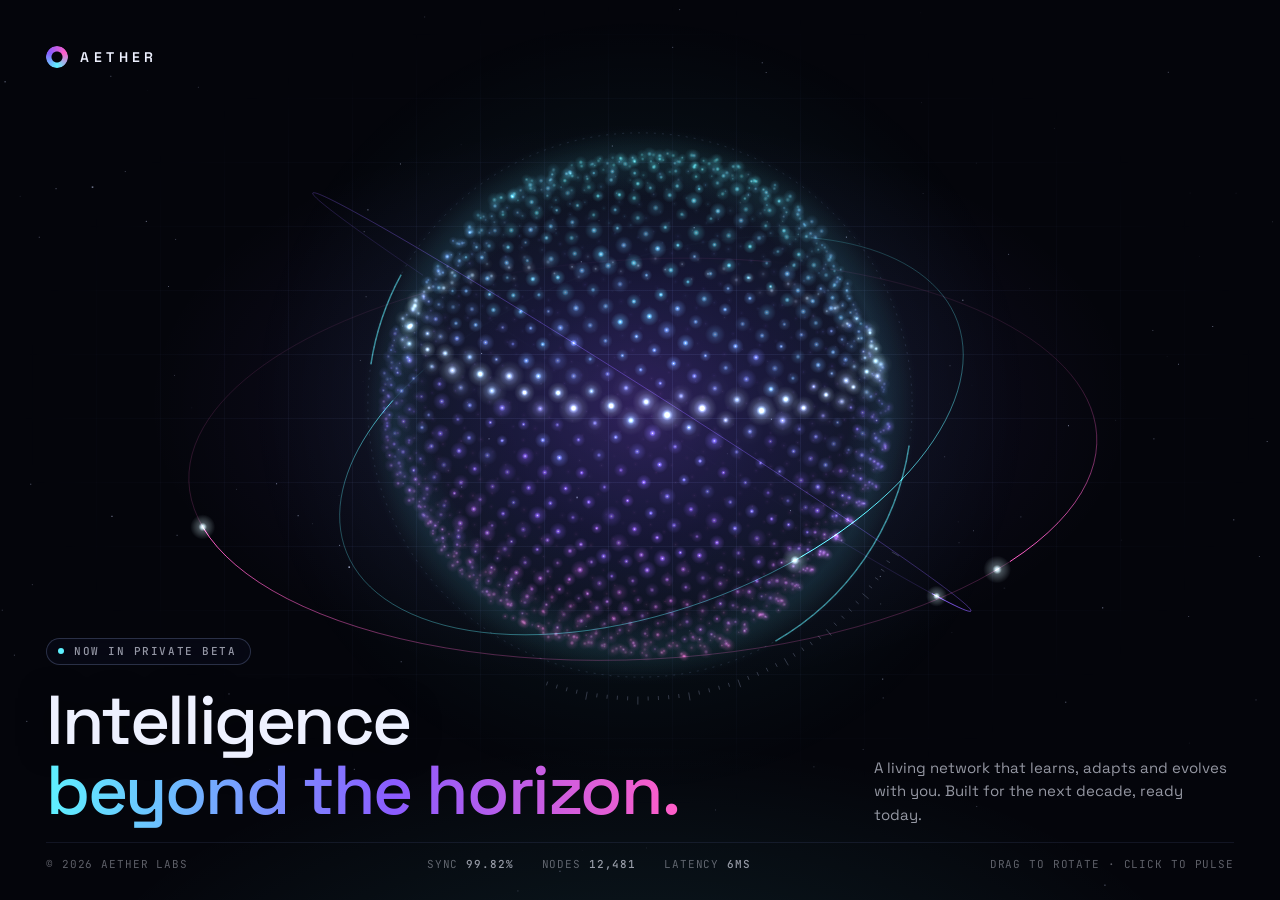
==== index.html @ 5e30b837 "feat: add landing page" ====
<!doctype html>
<html lang="en">
<head>
  <meta charset="utf-8" />
  <meta name="viewport" content="width=device-width, initial-scale=1, viewport-fit=cover" />
  <title>Aether · Beyond the Horizon</title>
  <meta name="description" content="Aether is a living intelligence network that learns, adapts and evolves with you." />
  <meta name="theme-color" content="#04050b" />
  <link rel="preconnect" href="https://fonts.googleapis.com" />
  <link rel="preconnect" href="https://fonts.gstatic.com" crossorigin />
  <link rel="stylesheet" href="https://fonts.googleapis.com/css2?family=JetBrains+Mono:wght@400;500&family=Space+Grotesk:wght@400;500;600&display=swap" />
  <link rel="stylesheet" href="styles.css" />
</head>
<body>
  <div class="backdrop" aria-hidden="true"></div>
  <canvas id="scene" aria-hidden="true"></canvas>

  <div class="page">
    <header class="nav reveal" style="--d: 0.05s">
      <div class="brand">
        <span class="brand-mark" aria-hidden="true"></span>
        <span>AETHER</span>
      </div>
    </header>

    <main class="hero">
      <section class="copy">
        <p class="eyebrow reveal" style="--d: 0.25s">
          <span class="pulse-dot" aria-hidden="true"></span>
          Now in private beta
        </p>
        <h1 class="reveal" style="--d: 0.35s">
          Intelligence<br />
          <span class="grad">beyond the horizon.</span>
        </h1>
      </section>

      <div class="aside">
        <p class="lead reveal" style="--d: 0.5s">
          A living network that learns, adapts and evolves with you.
          Built for the next decade, ready today.
        </p>
      </div>
    </main>

    <footer class="foot reveal" style="--d: 0.75s">
      <span>&copy; 2026 Aether Labs</span>
      <span class="telemetry" aria-hidden="true">
        <span>Sync <b id="t-sync">99.82%</b></span>
        <span>Nodes <b id="t-nodes">12,480</b></span>
        <span>Latency <b id="t-lat">4ms</b></span>
      </span>
      <span class="hint">Drag to rotate &middot; Click to pulse</span>
    </footer>
  </div>

  <script src="main.js"></script>
</body>
</html>
---- styles.css ----
:root {
  --bg: #04050b;
  --fg: #eef1ff;
  --muted: rgba(238, 241, 255, 0.62);
  --faint: rgba(238, 241, 255, 0.38);
  --line: rgba(150, 170, 255, 0.1);
  --line-strong: rgba(170, 190, 255, 0.22);
  --cyan: #5ef1ff;
  --violet: #8b5cff;
  --pink: #ff5ec8;
  --pad: clamp(16px, 3.6vw, 48px);
  --font: "Space Grotesk", ui-sans-serif, system-ui, -apple-system, "Segoe UI", Roboto, sans-serif;
  --mono: "JetBrains Mono", ui-monospace, SFMono-Regular, Menlo, Consolas, monospace;
  color-scheme: dark;
}

*,
*::before,
*::after {
  box-sizing: border-box;
}

* {
  margin: 0;
  padding: 0;
}

html,
body {
  height: 100%;
}

body {
  height: 100vh;
  height: 100dvh;
  overflow: hidden;
  background: var(--bg);
  color: var(--fg);
  font-family: var(--font);
  -webkit-font-smoothing: antialiased;
  -moz-osx-font-smoothing: grayscale;
  /* one-finger drags rotate the globe, pinch-zoom still works */
  touch-action: pinch-zoom;
}

body.is-dragging {
  cursor: grabbing;
  user-select: none;
  -webkit-user-select: none;
}

/* ---------- background layers ---------- */

.backdrop {
  position: fixed;
  inset: 0;
  z-index: 0;
  pointer-events: none;
  background:
    radial-gradient(55% 45% at 50% 45%, rgba(139, 92, 255, 0.14), transparent 70%),
    radial-gradient(70% 50% at 50% 115%, rgba(94, 241, 255, 0.1), transparent 65%),
    var(--bg);
}

.backdrop::before {
  content: "";
  position: absolute;
  inset: 0;
  background-image:
    linear-gradient(var(--line) 1px, transparent 1px),
    linear-gradient(90deg, var(--line) 1px, transparent 1px);
  background-size: 64px 64px;
  background-position: center;
  -webkit-mask-image: radial-gradient(ellipse 65% 60% at 50% 45%, #000 10%, transparent 75%);
  mask-image: radial-gradient(ellipse 65% 60% at 50% 45%, #000 10%, transparent 75%);
}

#scene {
  position: fixed;
  inset: 0;
  z-index: 1;
  display: block;
  width: 100%;
  height: 100%;
  opacity: 0;
  transition: opacity 1.4s ease;
}

#scene.ready {
  opacity: 1;
}

/* ---------- layout ---------- */

.page {
  position: relative;
  z-index: 2;
  height: 100vh;
  height: 100dvh;
  display: grid;
  grid-template-rows: auto 1fr auto;
  gap: 16px;
  padding: var(--pad);
  padding-top: max(var(--pad), env(safe-area-inset-top));
  padding-bottom: max(calc(var(--pad) * 0.6), env(safe-area-inset-bottom));
}

.nav {
  display: flex;
  align-items: center;
  justify-content: space-between;
  gap: 24px;
}

.brand {
  display: inline-flex;
  align-items: center;
  gap: 12px;
  color: var(--fg);
  font-weight: 600;
  font-size: 14px;
  letter-spacing: 0.32em;
}

.brand-mark {
  width: 22px;
  height: 22px;
  border-radius: 50%;
  background: conic-gradient(from 180deg, var(--cyan), var(--violet), var(--pink), var(--cyan));
  -webkit-mask: radial-gradient(circle, transparent 5px, #000 6px);
  mask: radial-gradient(circle, transparent 5px, #000 6px);
  animation: spin 6s linear infinite;
}

.hero {
  display: flex;
  align-items: flex-end;
  justify-content: space-between;
  gap: 40px;
  min-height: 0;
}

.copy {
  max-width: 680px;
}

.eyebrow {
  display: inline-flex;
  align-items: center;
  gap: 10px;
  padding: 7px 14px 7px 11px;
  border: 1px solid var(--line-strong);
  border-radius: 999px;
  background: rgba(10, 12, 28, 0.55);
  -webkit-backdrop-filter: blur(10px);
  backdrop-filter: blur(10px);
  color: var(--muted);
  font: 500 11px/1 var(--mono);
  letter-spacing: 0.14em;
  text-transform: uppercase;
}

.pulse-dot {
  width: 6px;
  height: 6px;
  border-radius: 50%;
  background: var(--cyan);
  animation: ping 2.2s ease-out infinite;
}

h1 {
  margin-top: 20px;
  font-weight: 500;
  font-size: clamp(2.25rem, min(5.4vw, 8.2vh), 4.75rem);
  line-height: 1.02;
  letter-spacing: -0.035em;
  text-shadow: 0 2px 30px rgba(4, 5, 11, 0.6);
}

.grad {
  background: linear-gradient(90deg, var(--cyan), var(--violet) 55%, var(--pink));
  -webkit-background-clip: text;
  background-clip: text;
  color: transparent;
  text-shadow: none;
}

.aside {
  display: flex;
  flex-direction: column;
  align-items: flex-start;
  gap: 22px;
  max-width: 360px;
}

.lead {
  color: var(--muted);
  font-size: clamp(15px, 1.15vw, 17px);
  line-height: 1.55;
}

/* ---------- footer ---------- */

.foot {
  display: flex;
  align-items: center;
  justify-content: space-between;
  gap: 16px;
  padding-top: 14px;
  border-top: 1px solid var(--line);
  color: var(--faint);
  font: 400 11px/1.4 var(--mono);
  letter-spacing: 0.08em;
  text-transform: uppercase;
}

.telemetry {
  display: flex;
  gap: 28px;
}

.telemetry b {
  color: var(--muted);
  font-weight: 500;
  font-variant-numeric: tabular-nums;
}

/* ---------- motion ---------- */

.reveal {
  opacity: 0;
  transform: translateY(14px);
  animation: rise 0.9s cubic-bezier(0.2, 0.7, 0.2, 1) forwards;
  animation-delay: var(--d, 0s);
}

@keyframes rise {
  to {
    opacity: 1;
    transform: none;
  }
}

@keyframes spin {
  to {
    transform: rotate(360deg);
  }
}

@keyframes ping {
  0% {
    box-shadow: 0 0 0 0 rgba(94, 241, 255, 0.6);
  }
  80%,
  100% {
    box-shadow: 0 0 0 8px rgba(94, 241, 255, 0);
  }
}

@media (prefers-reduced-motion: reduce) {
  .reveal {
    opacity: 1;
    transform: none;
    animation: none;
  }

  .brand-mark,
  .pulse-dot {
    animation: none;
  }
}

/* ---------- responsive ---------- */

@media (max-width: 960px) {
  .telemetry {
    display: none;
  }
}

@media (max-width: 720px) {
  .hero {
    flex-direction: column;
    align-items: stretch;
    justify-content: flex-end;
    gap: 18px;
  }

  h1 {
    margin-top: 14px;
  }

  .aside {
    max-width: none;
  }

  .hint {
    display: none;
  }
}

@media (max-height: 560px) {
  .eyebrow,
  .lead {
    display: none;
  }

  h1 {
    margin-top: 0;
  }
}
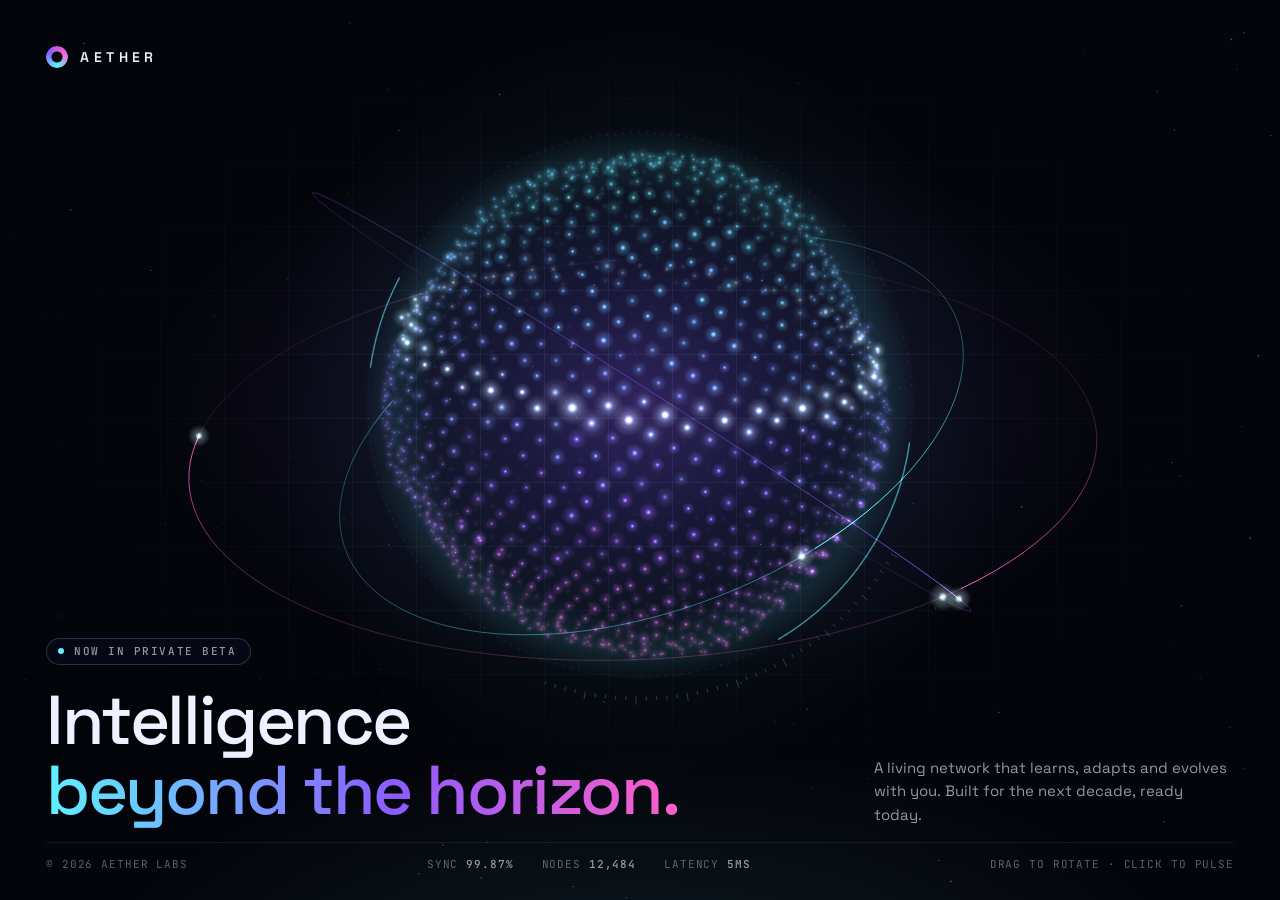
==== commit afc3dbad: "feat: favicon, seo, sitemap" ====
--- a/index.html
+++ b/index.html
@@ -3,9 +3,46 @@
 <head>
   <meta charset="utf-8" />
   <meta name="viewport" content="width=device-width, initial-scale=1, viewport-fit=cover" />
-  <title>Aether · Beyond the Horizon</title>
-  <meta name="description" content="Aether is a living intelligence network that learns, adapts and evolves with you." />
+  <title>Aether · Intelligence Beyond the Horizon</title>
+  <meta name="description" content="Aether is a living intelligence network that learns, adapts and evolves with you. Built for the next decade, ready today." />
+  <meta name="robots" content="index, follow" />
+  <link rel="canonical" href="https://bsv-hainguyen.github.io/" />
   <meta name="theme-color" content="#04050b" />
+  <meta name="color-scheme" content="dark" />
+
+  <!-- Icons -->
+  <link rel="icon" href="favicon.ico" sizes="32x32" />
+  <link rel="icon" href="favicon.svg" type="image/svg+xml" />
+  <link rel="apple-touch-icon" href="apple-touch-icon.png" />
+
+  <!-- Open Graph -->
+  <meta property="og:type" content="website" />
+  <meta property="og:site_name" content="Aether" />
+  <meta property="og:locale" content="en_US" />
+  <meta property="og:url" content="https://bsv-hainguyen.github.io/" />
+  <meta property="og:title" content="Aether · Intelligence Beyond the Horizon" />
+  <meta property="og:description" content="A living network that learns, adapts and evolves with you. Built for the next decade, ready today." />
+  <meta property="og:image" content="https://bsv-hainguyen.github.io/og-image.png" />
+  <meta property="og:image:width" content="1200" />
+  <meta property="og:image:height" content="630" />
+  <meta property="og:image:alt" content="A glowing particle globe next to the headline: Intelligence beyond the horizon." />
+
+  <!-- Twitter / X -->
+  <meta name="twitter:card" content="summary_large_image" />
+  <meta name="twitter:title" content="Aether · Intelligence Beyond the Horizon" />
+  <meta name="twitter:description" content="A living network that learns, adapts and evolves with you. Built for the next decade, ready today." />
+  <meta name="twitter:image" content="https://bsv-hainguyen.github.io/og-image.png" />
+
+  <script type="application/ld+json">
+    {
+      "@context": "https://schema.org",
+      "@type": "WebSite",
+      "name": "Aether",
+      "url": "https://bsv-hainguyen.github.io/",
+      "description": "Aether is a living intelligence network that learns, adapts and evolves with you."
+    }
+  </script>
+
   <link rel="preconnect" href="https://fonts.googleapis.com" />
   <link rel="preconnect" href="https://fonts.gstatic.com" crossorigin />
   <link rel="stylesheet" href="https://fonts.googleapis.com/css2?family=JetBrains+Mono:wght@400;500&family=Space+Grotesk:wght@400;500;600&display=swap" />
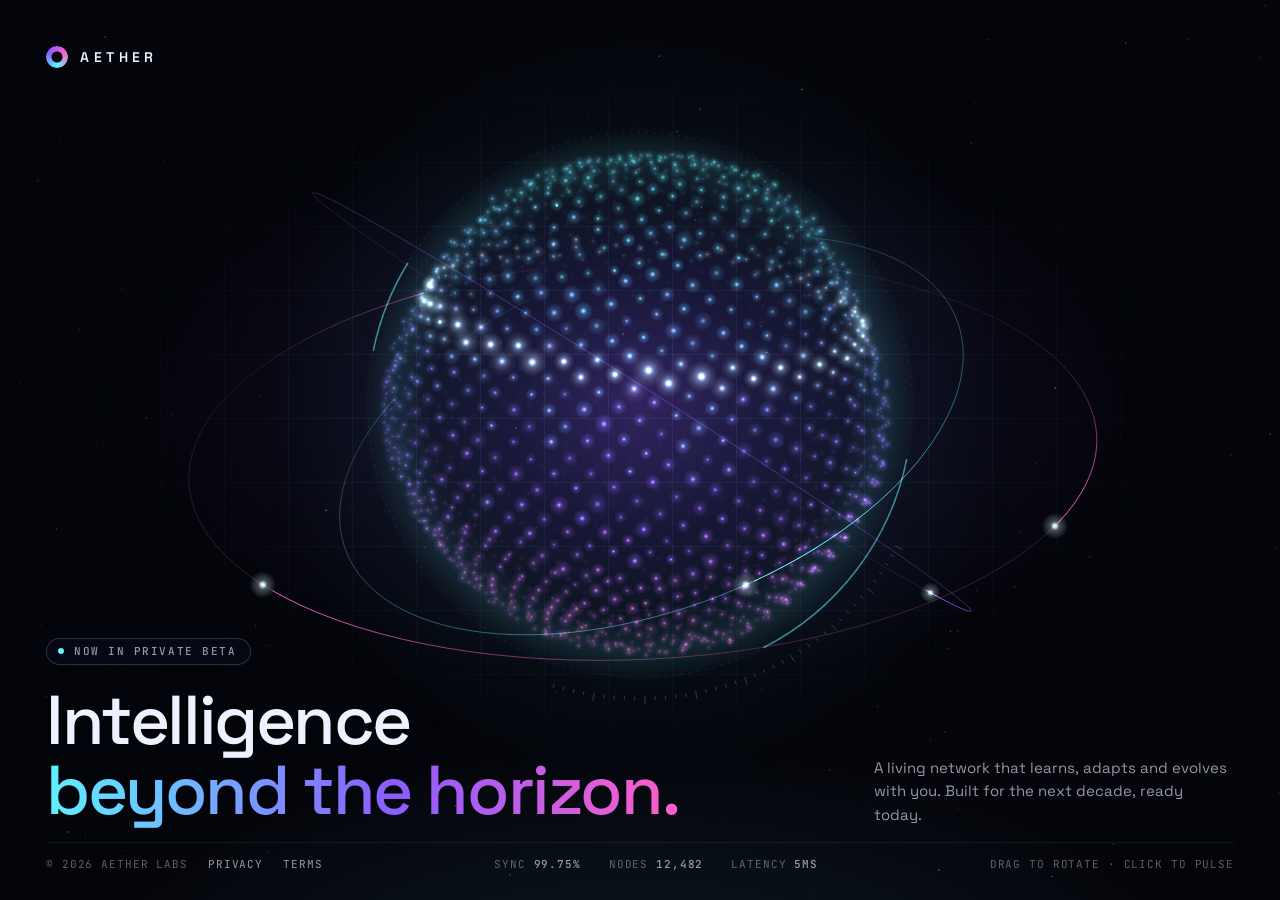
==== commit 3209c8dd: "feat:  add privacy, terms pageq" ====
--- a/index.html
+++ b/index.html
@@ -6,7 +6,7 @@
   <title>Aether · Intelligence Beyond the Horizon</title>
   <meta name="description" content="Aether is a living intelligence network that learns, adapts and evolves with you. Built for the next decade, ready today." />
   <meta name="robots" content="index, follow" />
-  <link rel="canonical" href="https://bsv-hainguyen.github.io/" />
+  <link rel="canonical" href="https://bsv-hainguyen.github.io/landing/" />
   <meta name="theme-color" content="#04050b" />
   <meta name="color-scheme" content="dark" />
 
@@ -19,10 +19,10 @@
   <meta property="og:type" content="website" />
   <meta property="og:site_name" content="Aether" />
   <meta property="og:locale" content="en_US" />
-  <meta property="og:url" content="https://bsv-hainguyen.github.io/" />
+  <meta property="og:url" content="https://bsv-hainguyen.github.io/landing/" />
   <meta property="og:title" content="Aether · Intelligence Beyond the Horizon" />
   <meta property="og:description" content="A living network that learns, adapts and evolves with you. Built for the next decade, ready today." />
-  <meta property="og:image" content="https://bsv-hainguyen.github.io/og-image.png" />
+  <meta property="og:image" content="https://bsv-hainguyen.github.io/landing/og-image.png" />
   <meta property="og:image:width" content="1200" />
   <meta property="og:image:height" content="630" />
   <meta property="og:image:alt" content="A glowing particle globe next to the headline: Intelligence beyond the horizon." />
@@ -31,14 +31,14 @@
   <meta name="twitter:card" content="summary_large_image" />
   <meta name="twitter:title" content="Aether · Intelligence Beyond the Horizon" />
   <meta name="twitter:description" content="A living network that learns, adapts and evolves with you. Built for the next decade, ready today." />
-  <meta name="twitter:image" content="https://bsv-hainguyen.github.io/og-image.png" />
+  <meta name="twitter:image" content="https://bsv-hainguyen.github.io/landing/og-image.png" />
 
   <script type="application/ld+json">
     {
       "@context": "https://schema.org",
       "@type": "WebSite",
       "name": "Aether",
-      "url": "https://bsv-hainguyen.github.io/",
+      "url": "https://bsv-hainguyen.github.io/landing/",
       "description": "Aether is a living intelligence network that learns, adapts and evolves with you."
     }
   </script>
@@ -81,7 +81,13 @@
     </main>
 
     <footer class="foot reveal" style="--d: 0.75s">
-      <span>&copy; 2026 Aether Labs</span>
+      <span class="foot-left">
+        <span>&copy; 2026 Aether Labs</span>
+        <nav class="legal" aria-label="Legal">
+          <a href="privacy.html">Privacy</a>
+          <a href="terms.html">Terms</a>
+        </nav>
+      </span>
       <span class="telemetry" aria-hidden="true">
         <span>Sync <b id="t-sync">99.82%</b></span>
         <span>Nodes <b id="t-nodes">12,480</b></span>
--- a/styles.css
+++ b/styles.css
@@ -214,6 +214,29 @@
   text-transform: uppercase;
 }
 
+.foot-left,
+.legal {
+  display: flex;
+  align-items: center;
+  gap: 20px;
+}
+
+.legal a {
+  color: var(--muted);
+  text-decoration: none;
+  transition: color 0.2s ease;
+}
+
+.legal a:hover {
+  color: var(--fg);
+}
+
+.legal a:focus-visible {
+  outline: 2px solid var(--cyan);
+  outline-offset: 3px;
+  border-radius: 2px;
+}
+
 .telemetry {
   display: flex;
   gap: 28px;
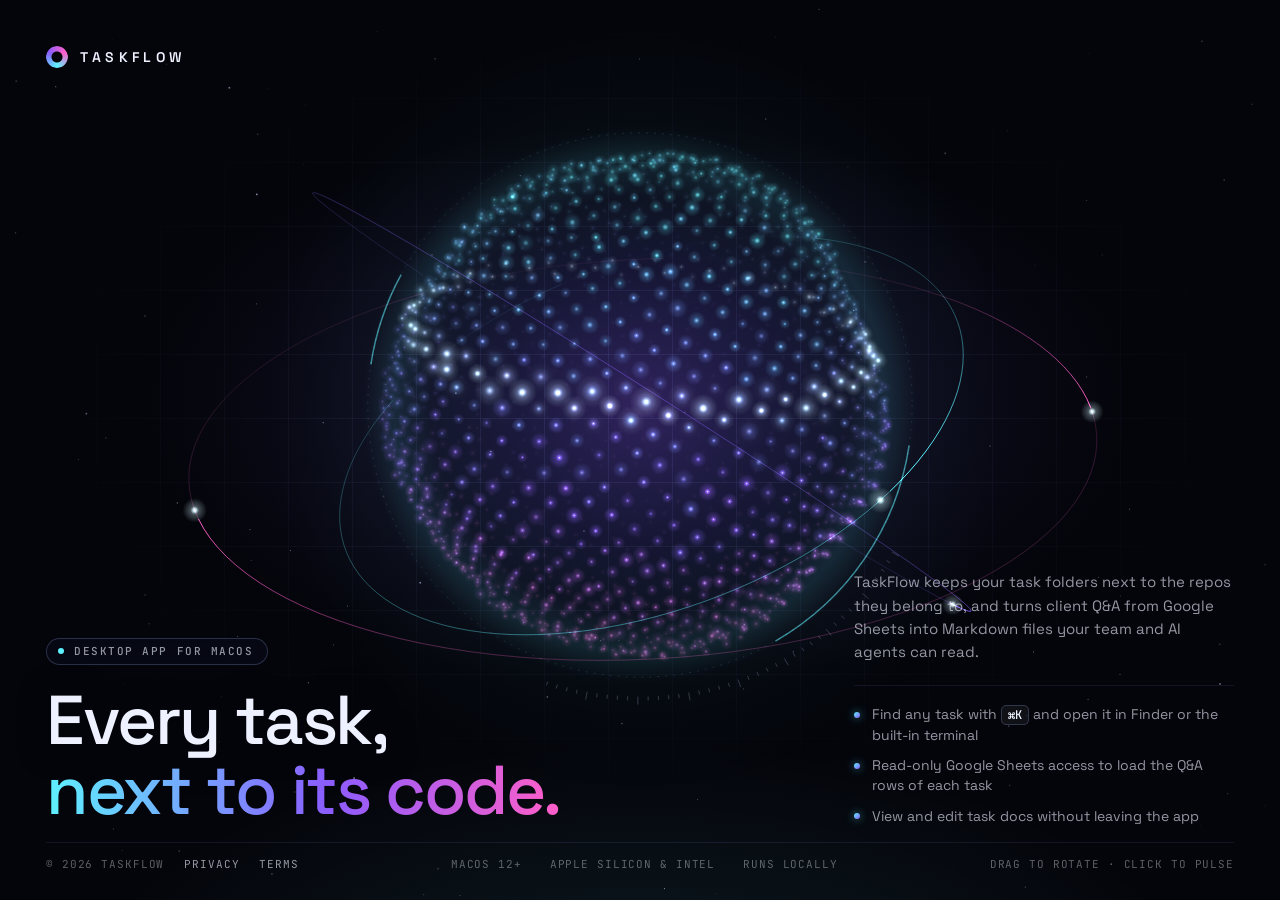
==== commit 64dad565: "fix: web icon and privacy" ====
--- a/index.html
+++ b/index.html
@@ -3,8 +3,8 @@
 <head>
   <meta charset="utf-8" />
   <meta name="viewport" content="width=device-width, initial-scale=1, viewport-fit=cover" />
-  <title>Aether · Intelligence Beyond the Horizon</title>
-  <meta name="description" content="Aether is a living intelligence network that learns, adapts and evolves with you. Built for the next decade, ready today." />
+  <title>TaskFlow · Task folders, repos and client Q&amp;A in one macOS app</title>
+  <meta name="description" content="TaskFlow is a macOS app that keeps task folders next to the repos they belong to, with ⌘K search, a built-in terminal and client Q&amp;A pulled from Google Sheets as Markdown." />
   <meta name="robots" content="index, follow" />
   <link rel="canonical" href="https://bsv-hainguyen.github.io/landing/" />
   <meta name="theme-color" content="#04050b" />
@@ -17,29 +17,31 @@
 
   <!-- Open Graph -->
   <meta property="og:type" content="website" />
-  <meta property="og:site_name" content="Aether" />
+  <meta property="og:site_name" content="TaskFlow" />
   <meta property="og:locale" content="en_US" />
   <meta property="og:url" content="https://bsv-hainguyen.github.io/landing/" />
-  <meta property="og:title" content="Aether · Intelligence Beyond the Horizon" />
-  <meta property="og:description" content="A living network that learns, adapts and evolves with you. Built for the next decade, ready today." />
+  <meta property="og:title" content="TaskFlow · Every task, next to its code" />
+  <meta property="og:description" content="A macOS app that keeps task folders next to their repos and turns client Q&amp;A from Google Sheets into Markdown." />
   <meta property="og:image" content="https://bsv-hainguyen.github.io/landing/og-image.png" />
   <meta property="og:image:width" content="1200" />
   <meta property="og:image:height" content="630" />
-  <meta property="og:image:alt" content="A glowing particle globe next to the headline: Intelligence beyond the horizon." />
+  <meta property="og:image:alt" content="TaskFlow: a glowing particle globe next to the headline Every task, next to its code." />
 
   <!-- Twitter / X -->
   <meta name="twitter:card" content="summary_large_image" />
-  <meta name="twitter:title" content="Aether · Intelligence Beyond the Horizon" />
-  <meta name="twitter:description" content="A living network that learns, adapts and evolves with you. Built for the next decade, ready today." />
+  <meta name="twitter:title" content="TaskFlow · Every task, next to its code" />
+  <meta name="twitter:description" content="A macOS app that keeps task folders next to their repos and turns client Q&amp;A from Google Sheets into Markdown." />
   <meta name="twitter:image" content="https://bsv-hainguyen.github.io/landing/og-image.png" />
 
   <script type="application/ld+json">
     {
       "@context": "https://schema.org",
-      "@type": "WebSite",
-      "name": "Aether",
+      "@type": "SoftwareApplication",
+      "name": "TaskFlow",
       "url": "https://bsv-hainguyen.github.io/landing/",
-      "description": "Aether is a living intelligence network that learns, adapts and evolves with you."
+      "description": "A macOS app that keeps task folders next to the repos they belong to and turns client Q&A from Google Sheets into Markdown files.",
+      "operatingSystem": "macOS 12 or later",
+      "applicationCategory": "DeveloperApplication"
     }
   </script>
 
@@ -56,7 +58,7 @@
     <header class="nav reveal" style="--d: 0.05s">
       <div class="brand">
         <span class="brand-mark" aria-hidden="true"></span>
-        <span>AETHER</span>
+        <span>TASKFLOW</span>
       </div>
     </header>
 
@@ -64,36 +66,42 @@
       <section class="copy">
         <p class="eyebrow reveal" style="--d: 0.25s">
           <span class="pulse-dot" aria-hidden="true"></span>
-          Now in private beta
+          Desktop app for macOS
         </p>
         <h1 class="reveal" style="--d: 0.35s">
-          Intelligence<br />
-          <span class="grad">beyond the horizon.</span>
+          Every task,<br />
+          <span class="grad">next to its code.</span>
         </h1>
       </section>
 
       <div class="aside">
         <p class="lead reveal" style="--d: 0.5s">
-          A living network that learns, adapts and evolves with you.
-          Built for the next decade, ready today.
+          TaskFlow keeps your task folders next to the repos they belong to,
+          and turns client Q&amp;A from Google Sheets into Markdown files
+          your team and AI agents can read.
         </p>
+        <ul class="features reveal" style="--d: 0.6s">
+          <li>Find any task with <kbd>⌘K</kbd> and open it in Finder or the built-in terminal</li>
+          <li>Read-only Google Sheets access to load the Q&amp;A rows of each task</li>
+          <li>View and edit task docs without leaving the app</li>
+        </ul>
       </div>
     </main>
 
     <footer class="foot reveal" style="--d: 0.75s">
       <span class="foot-left">
-        <span>&copy; 2026 Aether Labs</span>
+        <span>&copy; 2026 TaskFlow</span>
         <nav class="legal" aria-label="Legal">
           <a href="privacy.html">Privacy</a>
           <a href="terms.html">Terms</a>
         </nav>
       </span>
-      <span class="telemetry" aria-hidden="true">
-        <span>Sync <b id="t-sync">99.82%</b></span>
-        <span>Nodes <b id="t-nodes">12,480</b></span>
-        <span>Latency <b id="t-lat">4ms</b></span>
+      <span class="facts">
+        <span>macOS 12+</span>
+        <span>Apple Silicon &amp; Intel</span>
+        <span>Runs locally</span>
       </span>
-      <span class="hint">Drag to rotate &middot; Click to pulse</span>
+      <span class="hint" aria-hidden="true">Drag to rotate &middot; Click to pulse</span>
     </footer>
   </div>
 
--- a/styles.css
+++ b/styles.css
@@ -190,13 +190,51 @@
   flex-direction: column;
   align-items: flex-start;
   gap: 22px;
-  max-width: 360px;
+  max-width: 380px;
 }
 
 .lead {
   color: var(--muted);
   font-size: clamp(15px, 1.15vw, 17px);
   line-height: 1.55;
+}
+
+.features {
+  display: grid;
+  gap: 10px;
+  width: 100%;
+  padding-top: 18px;
+  border-top: 1px solid var(--line);
+  list-style: none;
+}
+
+.features li {
+  position: relative;
+  padding-left: 18px;
+  color: var(--muted);
+  font-size: 14px;
+  line-height: 1.45;
+}
+
+.features li::before {
+  content: "";
+  position: absolute;
+  top: 0.55em;
+  left: 0;
+  width: 6px;
+  height: 6px;
+  border-radius: 50%;
+  background: linear-gradient(135deg, var(--cyan), var(--violet));
+  box-shadow: 0 0 8px rgba(94, 241, 255, 0.6);
+}
+
+kbd {
+  padding: 1px 6px;
+  border: 1px solid var(--line-strong);
+  border-radius: 5px;
+  background: rgba(255, 255, 255, 0.05);
+  color: var(--fg);
+  font: 500 12px/1 var(--mono);
 }
 
 /* ---------- footer ---------- */
@@ -237,15 +275,9 @@
   border-radius: 2px;
 }
 
-.telemetry {
+.facts {
   display: flex;
   gap: 28px;
-}
-
-.telemetry b {
-  color: var(--muted);
-  font-weight: 500;
-  font-variant-numeric: tabular-nums;
 }
 
 /* ---------- motion ---------- */
@@ -296,7 +328,14 @@
 /* ---------- responsive ---------- */
 
 @media (max-width: 960px) {
-  .telemetry {
+  .facts {
+    display: none;
+  }
+}
+
+/* the feature list only fits next to the globe on large screens */
+@media (max-width: 1099px), (max-height: 759px) {
+  .features {
     display: none;
   }
 }
